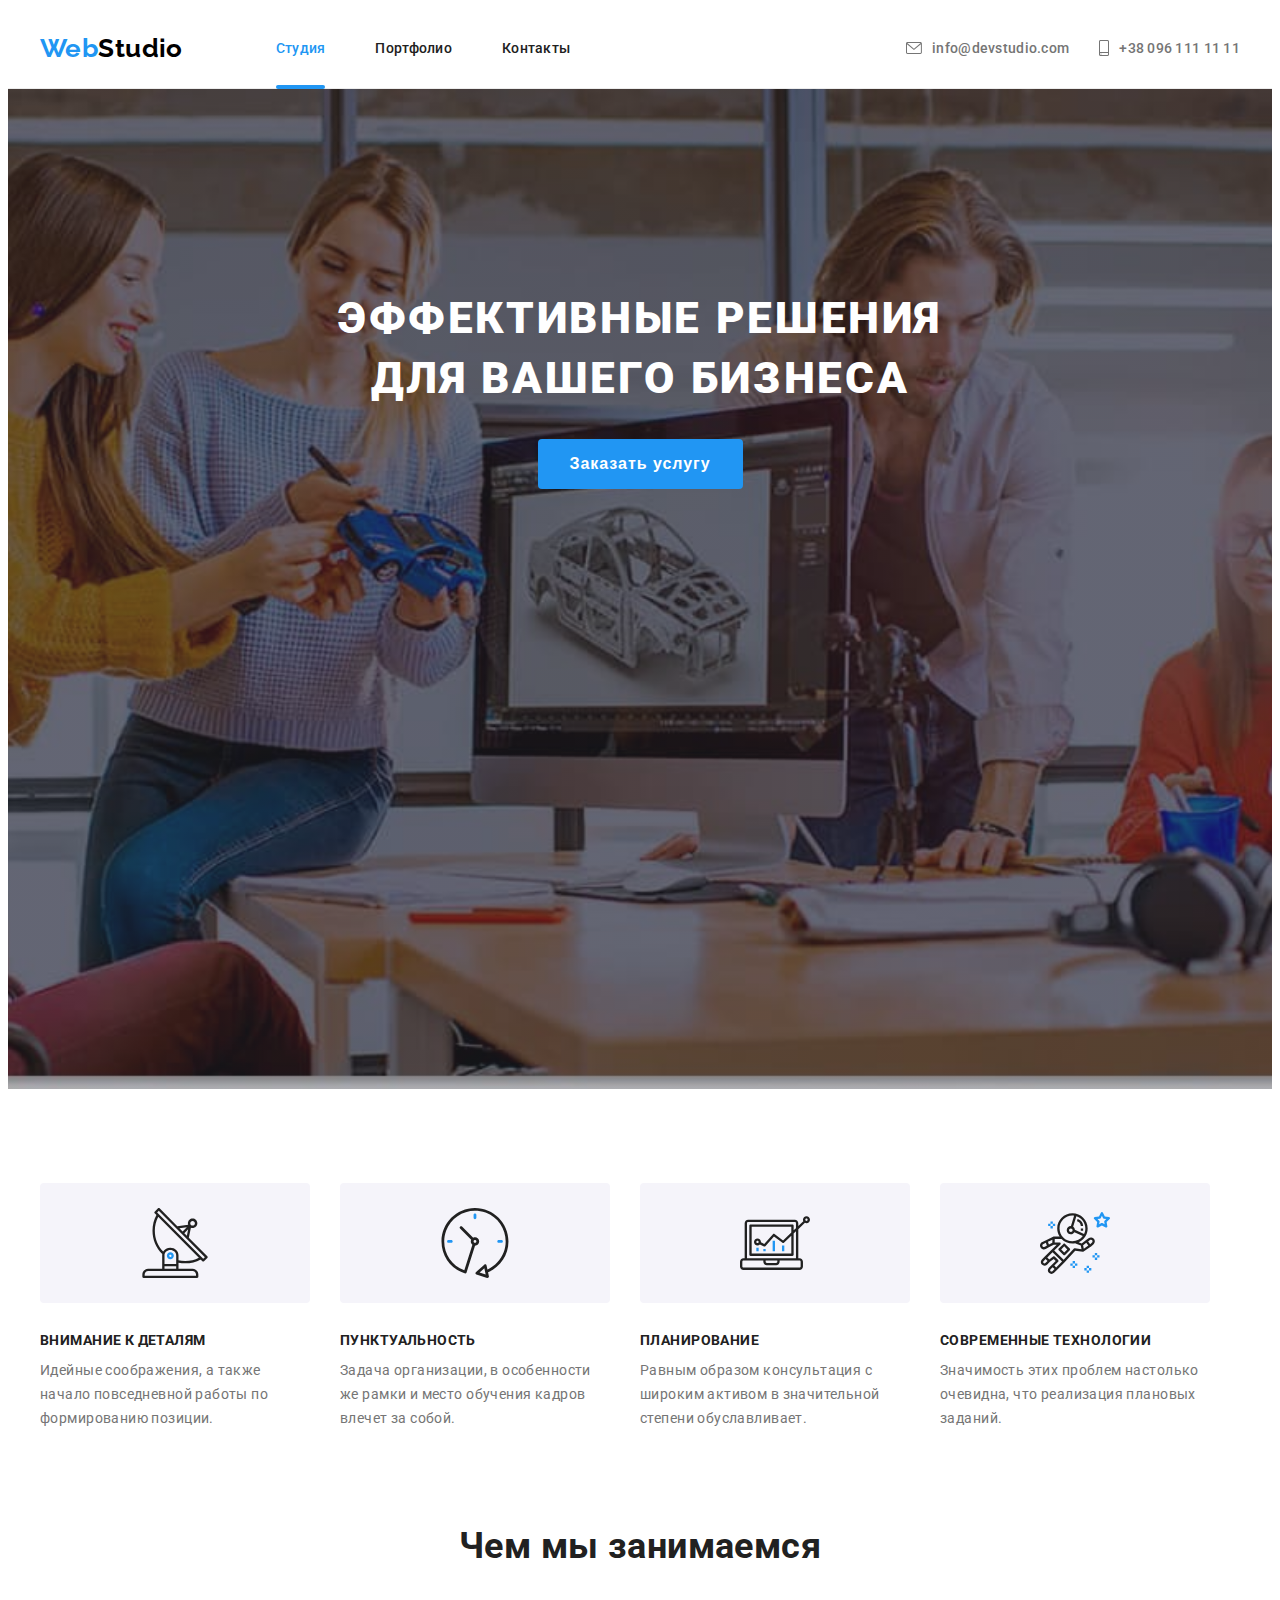
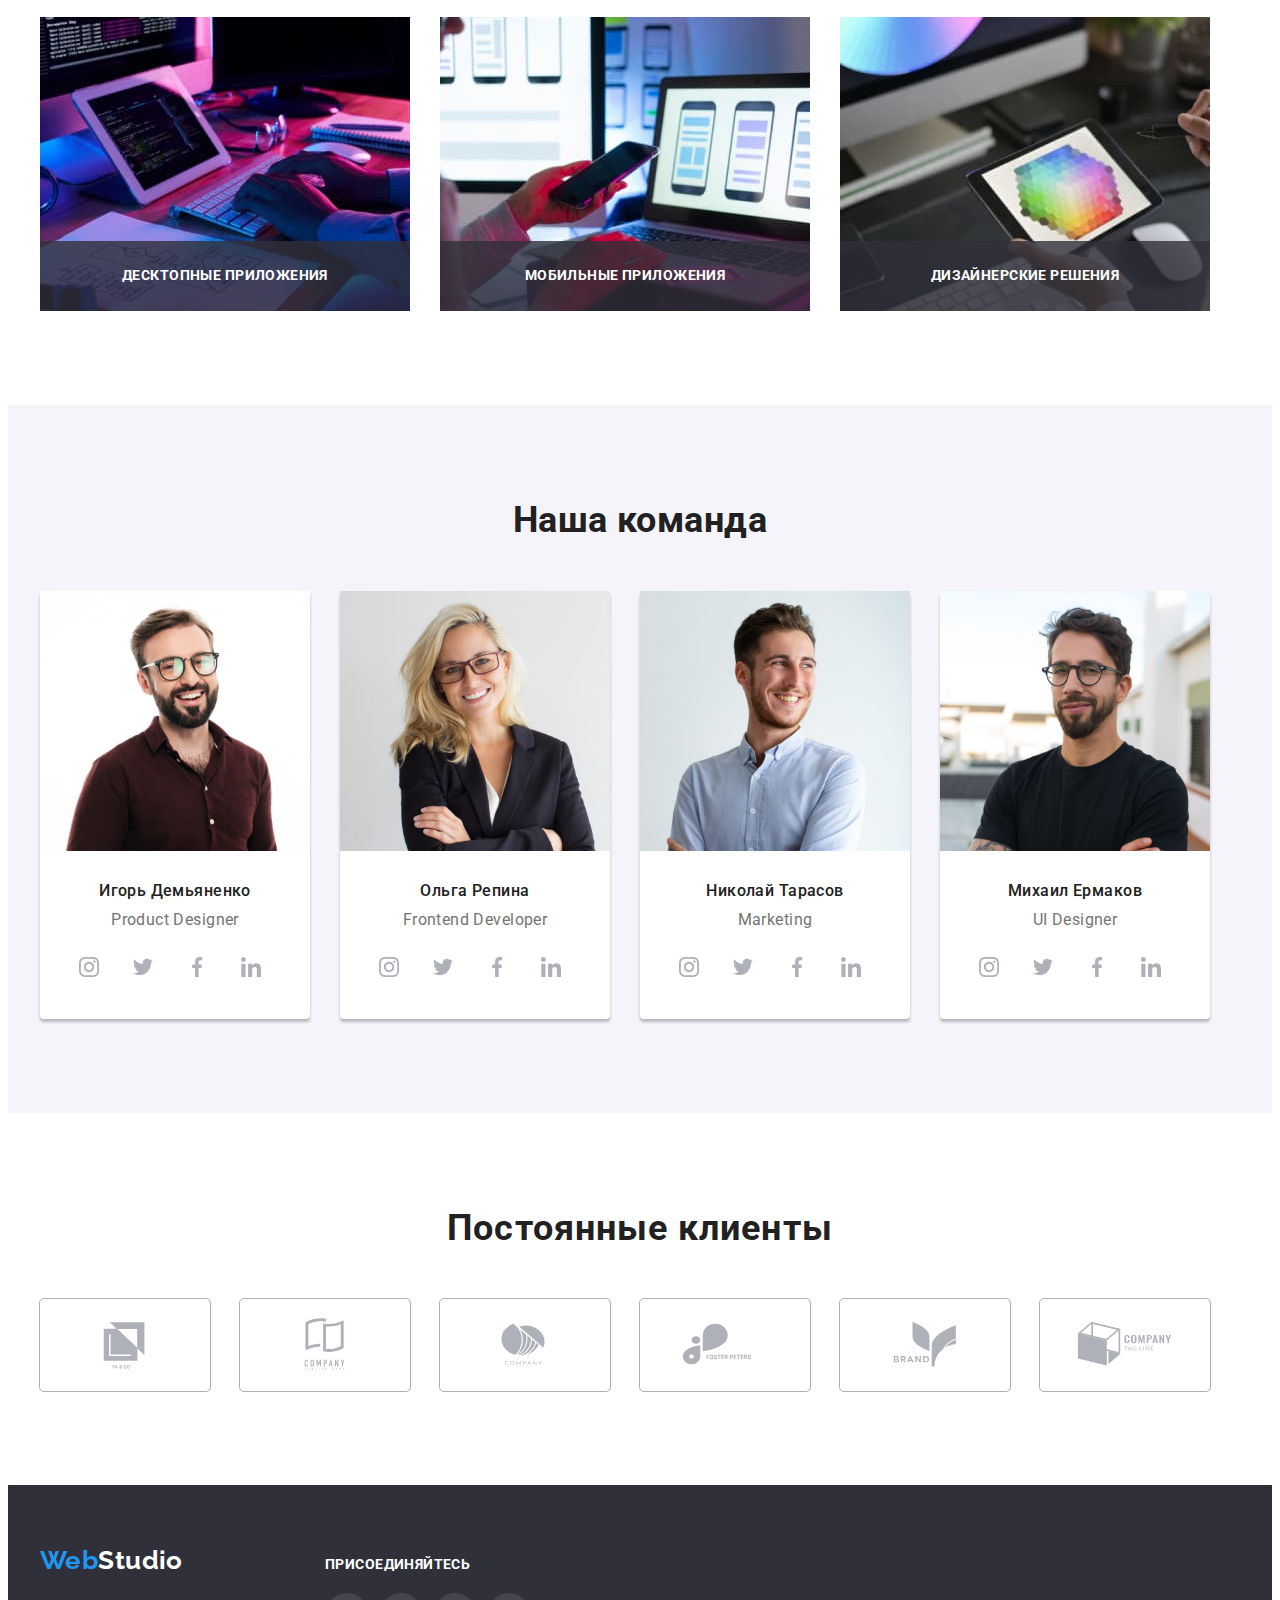
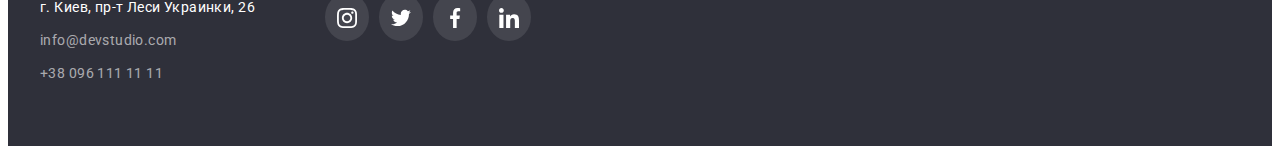
==== index.html @ 8e20f908 "copied" ====
<!DOCTYPE html>
<html lang="ru">
  <head>
    <meta charset="UTF-8" />
    <meta http-equiv="X-UA-Compatible" content="IE=edge" />
    <meta name="viewport" content="width=device-width, initial-scale=1.0" />
    <link rel="preconnect" href="https://fonts.googleapis.com" />
    <link rel="preconnect" href="https://fonts.gstatic.com" crossorigin />
    <link
      href="https://fonts.googleapis.com/css2?family=Raleway:wght@700&family=Roboto:wght@400;500;700;900&display=swap"
      rel="stylesheet"
    />
    <link
      rel="stylesheet"
      href="https://cdnjs.cloudflare.com/ajax/libs/modern-normalize/1.1.0/modern-normalize.min.css"
      integrity="sha512-wpPYUAdjBVSE4KJnH1VR1HeZfpl1ub8YT/NKx4PuQ5NmX2tKuGu6U/JRp5y+Y8XG2tV+wKQpNHVUX03MfMFn9Q=="
      crossorigin="anonymous"
      referrerpolicy="no-referrer"
    />
    <link rel="stylesheet" href="./styles/styles.css" />
    <title>WebStudio</title>
  </head>
  <body>
    <header class="header">
      <div class="container">
        <nav class="header-nav">
          <a href="./index.html" class="header-logo"><span class="logo-web">Web</span>Studio</a>
          <ul class="list header-list">
            <li class="header-item">
              <a href="./index.html" class="link header-link current">Студия</a>
            </li>
            <li class="header-item">
              <a href="./portfolio.html" class="link header-link">Портфолио</a>
            </li>
            <li class="header-item"><a href="" class="link header-link">Контакты</a></li>
          </ul>
        </nav>
        <ul class="list header-contacts">
          <li class="header-item">
            <a href="mailto:info@devstudio.com" class="header-link mail link">
              <svg class="header-icon envelope" width="16" height="12">
                <use href="./images/symbol-defs.svg#icon-envelope-1"></use>
              </svg>
              info@devstudio.com</a
            >
          </li>
          <li class="header-item">
            <a href="tel:+380961111111" class="header-link link tel">
              <svg class="header-icon smartphone" width="10" height="16">
                <use href="./images/symbol-defs.svg#icon-smartphone-1"></use></svg
              >+38 096 111 11 11</a
            >
          </li>
        </ul>
      </div>
    </header>

    <main>
      <!--Шапка-->
      <section class="hero section">
        <div class="container hero-cont">
          <h1 class="hero-title">Эффективные решения для вашего бизнеса</h1>
          <button type="button" class="hero-btn" data-modal-open>Заказать услугу</button>
        </div>
      </section>

      <!--Особенности-->
      <section class="excell section">
        <div class="container">
          <h2 class="visually-hidden">Особенности</h2>
          <ul class="excell-list list">
            <li class="excell-list-box">
              <div class="excell-box">
                <svg class="excell-svg">
                  <use href="./images/symbol-defs.svg#icon-antenna-1-1"></use>
                </svg>
              </div>
              <h3 class="excell-sub-title">Внимание к деталям</h3>
              <p class="excell-text">
                Идейные соображения, а также начало повседневной работы по формированию позиции.
              </p>
            </li>
            <li class="excell-list-box">
              <div class="excell-box">
                <svg class="excell-svg">
                  <use href="./images/symbol-defs.svg#icon-clock-1-1"></use>
                </svg>
              </div>
              <h3 class="excell-sub-title">Пунктуальность</h3>
              <p class="excell-text">
                Задача организации, в особенности же рамки и место обучения кадров влечет за собой.
              </p>
            </li>
            <li class="excell-list-box">
              <div class="excell-box">
                <svg class="excell-svg">
                  <use href="./images/symbol-defs.svg#icon-diagram-1-1"></use>
                </svg>
              </div>
              <h3 class="excell-sub-title">Планирование</h3>
              <p class="excell-text">
                Равным образом консультация с широким активом в значительной степени обуславливает.
              </p>
            </li>
            <li class="excell-list-box">
              <div class="excell-box">
                <svg class="excell-svg">
                  <use href="./images/symbol-defs.svg#icon-astronaut-1-1"></use>
                </svg>
              </div>
              <h3 class="excell-sub-title">Современные технологии</h3>
              <p class="excell-text">
                Значимость этих проблем настолько очевидна, что реализация плановых заданий.
              </p>
            </li>
          </ul>
        </div>
      </section>

      <!--Чем мы занимаемся-->
      <section class="about section">
        <div class="container">
          <h2 class="about-title">Чем мы занимаемся</h2>
          <ul class="list about-list">
            <li class="about-imgs">
              <img class="about-img" src="./images/box1.jpg" alt="Картинка 1" width="370" />
              <div class="about-img-box">
                <h3 class="about-img-text">Десктопные приложения</h3>
              </div>
            </li>
            <li class="about-imgs">
              <img class="about-img" src="./images/box2.jpg" alt="Картинка 2" width="370" />
              <div class="about-img-box">
                <h3 class="about-img-text">Мобильные приложения</h3>
              </div>
            </li>
            <li class="about-imgs">
              <img class="about-img" src="./images/box3.jpg" alt="Картинка 3" width="370" />
              <div class="about-img-box">
                <h3 class="about-img-text">Дизайнерские решения</h3>
              </div>
            </li>
          </ul>
        </div>
      </section>

      <!--Наша команда-->
      <section class="team section">
        <div class="container">
          <h2 class="team-title">Наша команда</h2>
          <ul class="team-list list">
            <li class="team-card">
              <img
                src="./images/team_member1.jpg"
                alt="Фото Игорь Демьяненко"
                class="team-img"
                width="270"
              />
              <h3 class="team-name">Игорь Демьяненко</h3>
              <p class="team-prof">Product Designer</p>
              <ul class="team-social-list">
                <li class="team-social-item">
                  <a href="" class="team-social-link">
                    <svg class="team-social-icon" width="20" height="20">
                      <use href="./images/symbol-defs.svg#icon-instagram"></use>
                    </svg>
                  </a>
                </li>
                <li class="team-social-item">
                  <a href="" class="team-social-link">
                    <svg class="team-social-icon" width="20" height="20">
                      <use href="./images/symbol-defs.svg#icon-twitter"></use>
                    </svg>
                  </a>
                </li>
                <li class="team-social-item">
                  <a href="" class="team-social-link">
                    <svg class="team-social-icon" width="20" height="20">
                      <use href="./images/symbol-defs.svg#icon-facebook"></use>
                    </svg>
                  </a>
                </li>
                <li class="team-social-item">
                  <a href="" class="team-social-link">
                    <svg class="team-social-icon" width="20" height="20">
                      <use href="./images/symbol-defs.svg#icon-linkedin"></use>
                    </svg>
                  </a>
                </li>
              </ul>
            </li>
            <li class="team-card">
              <img
                src="./images/team_member2.jpg"
                alt="Фото Ольга Репина"
                class="team-img"
                width="270"
              />
              <h3 class="team-name">Ольга Репина</h3>
              <p class="team-prof">Frontend Developer</p>
              <ul class="team-social-list">
                <li class="team-social-item">
                  <a href="" class="team-social-link">
                    <svg class="team-social-icon" width="20" height="20">
                      <use href="./images/symbol-defs.svg#icon-instagram"></use>
                    </svg>
                  </a>
                </li>
                <li class="team-social-item">
                  <a href="" class="team-social-link">
                    <svg class="team-social-icon" width="20" height="20">
                      <use href="./images/symbol-defs.svg#icon-twitter"></use>
                    </svg>
                  </a>
                </li>
                <li class="team-social-item">
                  <a href="" class="team-social-link">
                    <svg class="team-social-icon" width="20" height="20">
                      <use href="./images/symbol-defs.svg#icon-facebook"></use>
                    </svg>
                  </a>
                </li>
                <li class="team-social-item">
                  <a href="" class="team-social-link">
                    <svg class="team-social-icon" width="20" height="20">
                      <use href="./images/symbol-defs.svg#icon-linkedin"></use>
                    </svg>
                  </a>
                </li>
              </ul>
            </li>
            <li class="team-card">
              <img
                src="./images/team_member3.jpg"
                alt="Фото Николай Тарасов"
                class="team-img"
                width="270"
              />
              <h3 class="team-name">Николай Тарасов</h3>
              <p class="team-prof">Marketing</p>
              <ul class="team-social-list">
                <li class="team-social-item">
                  <a href="" class="team-social-link">
                    <svg class="team-social-icon" width="20" height="20">
                      <use href="./images/symbol-defs.svg#icon-instagram"></use>
                    </svg>
                  </a>
                </li>
                <li class="team-social-item">
                  <a href="" class="team-social-link">
                    <svg class="team-social-icon" width="20" height="20">
                      <use href="./images/symbol-defs.svg#icon-twitter"></use>
                    </svg>
                  </a>
                </li>
                <li class="team-social-item">
                  <a href="" class="team-social-link">
                    <svg class="team-social-icon" width="20" height="20">
                      <use href="./images/symbol-defs.svg#icon-facebook"></use>
                    </svg>
                  </a>
                </li>
                <li class="team-social-item">
                  <a href="" class="team-social-link">
                    <svg class="team-social-icon" width="20" height="20">
                      <use href="./images/symbol-defs.svg#icon-linkedin"></use>
                    </svg>
                  </a>
                </li>
              </ul>
            </li>
            <li class="team-card">
              <img
                src="./images/team_member4.jpg"
                alt="Фото Михаил Ермаков"
                class="team-img"
                width="270"
              />
              <h3 class="team-name">Михаил Ермаков</h3>
              <p class="team-prof">UI Designer</p>
              <ul class="team-social-list">
                <li class="team-social-item">
                  <a href="" class="team-social-link">
                    <svg class="team-social-icon" width="20" height="20">
                      <use href="./images/symbol-defs.svg#icon-instagram"></use>
                    </svg>
                  </a>
                </li>
                <li class="team-social-item">
                  <a href="" class="team-social-link">
                    <svg class="team-social-icon" width="20" height="20">
                      <use href="./images/symbol-defs.svg#icon-twitter"></use>
                    </svg>
                  </a>
                </li>
                <li class="team-social-item">
                  <a href="" class="team-social-link">
                    <svg class="team-social-icon" width="20" height="20">
                      <use href="./images/symbol-defs.svg#icon-facebook"></use>
                    </svg>
                  </a>
                </li>
                <li class="team-social-item">
                  <a href="" class="team-social-link">
                    <svg class="team-social-icon" width="20" height="20">
                      <use href="./images/symbol-defs.svg#icon-linkedin"></use>
                    </svg>
                  </a>
                </li>
              </ul>
            </li>
          </ul>
        </div>
      </section>
      <section class="clients section">
        <div class="container">
          <h2 class="clients-title">Постоянные клиенты</h2>
          <div>
            <ul class="clients-list list">
              <li class="clients-svg-box">
                <a href="" class="clients-link">
                  <svg class="client-logo" width="106" height="60">
                    <use href="./images/symbol-defs.svg#icon-client1-1"></use>
                  </svg>
                </a>
              </li>
              <li class="clients-svg-box">
                <a href="" class="clients-link">
                  <svg class="client-logo" width="106" height="60">
                    <use href="./images/symbol-defs.svg#icon-client2-1"></use>
                  </svg>
                </a>
              </li>
              <li class="clients-svg-box">
                <a href="" class="clients-link">
                  <svg class="client-logo" width="106" height="60">
                    <use href="./images/symbol-defs.svg#icon-client3-1"></use>
                  </svg>
                </a>
              </li>
              <li class="clients-svg-box">
                <a href="" class="clients-link">
                  <svg class="client-logo" width="106" height="60">
                    <use href="./images/symbol-defs.svg#icon-client4-1"></use>
                  </svg>
                </a>
              </li>
              <li class="clients-svg-box">
                <a href="" class="clients-link">
                  <svg class="client-logo" width="106" height="60">
                    <use href="./images/symbol-defs.svg#icon-client5-1"></use>
                  </svg>
                </a>
              </li>
              <li class="clients-svg-box">
                <a href="" class="clients-link">
                  <svg class="client-logo" width="106" height="60">
                    <use href="./images/symbol-defs.svg#icon-client6-1"></use>
                  </svg>
                </a>
              </li>
            </ul>
          </div>
        </div>
      </section>
    </main>

    <footer class="footer">
      <div class="container footer-cont">
        <div>
          <a href="./index.html" class="footer-logo"><span class="logo-web">Web</span>Studio</a>
          <address class="address">
            <ul class="list">
              <li class="location">г. Киев, пр-т Леси Украинки, 26</li>
              <li>
                <a href="mailto:info@devstudio.com" class="footer-link link">info@devstudio.com</a>
              </li>
              <li><a href="tel:+380961111111" class="footer-link link">+38 096 111 11 11</a></li>
            </ul>
          </address>
        </div>
        <div class="footer-social-box">
          <p class="footer-social-text">присоединяйтесь</p>
          <div>
            <ul class="footer-social-list">
              <li class="footer-social-item">
                <a href="" class="footer-social-link">
                  <svg class="footer-social-icon" width="20" height="20">
                    <use href="./images/symbol-defs.svg#icon-instagram"></use>
                  </svg>
                </a>
              </li>
              <li class="footer-social-item">
                <a href="" class="footer-social-link">
                  <svg class="footer-social-icon" width="20" height="20">
                    <use href="./images/symbol-defs.svg#icon-twitter"></use>
                  </svg>
                </a>
              </li>
              <li class="footer-social-item">
                <a href="" class="footer-social-link">
                  <svg class="footer-social-icon" width="20" height="20">
                    <use href="./images/symbol-defs.svg#icon-facebook"></use>
                  </svg>
                </a>
              </li>
              <li class="footer-social-item">
                <a href="" class="footer-social-link">
                  <svg class="footer-social-icon" width="20" height="20">
                    <use href="./images/symbol-defs.svg#icon-linkedin"></use>
                  </svg>
                </a>
              </li>
            </ul>
          </div>
        </div>
      </div>
    </footer>
    <div class="backdrop is-hidden" data-modal>
      <div class="modal">
        <button type="button" class="close-btn" data-modal-close>
          <svg width="18" height="18">
            <use href="./images/symbol-defs.svg#icon-close-icon"></use>
          </svg>
        </button>
      </div>
    </div>
    <script src="./js/modal.js"></script>
  </body>
</html>
---- styles/styles.css ----
:root {
  --main-text-color: #212121;
  --secondary-text-color: #757575;
  --accent-color: #2196f3;
  --white-text-color: #ffffff;
  --black-color: #000000;
  --white-color: #ffffff;
  --section-grey-color: #f5f4fa;
  --footer-color: #2f303a;
  --svg-color: #afb1b8;
  --timing-function: cubic-bezier(0.4, 0, 0.2, 1);
}

p,
h1,
h2,
h3,
h4,
h5,
h6 {
  margin: 0;
}

ul,
ol {
  margin: 0;
  padding: 0;
  list-style: none;
}

button {
  cursor: pointer;
}

img {
  display: block;
}

body {
  font-family: 'Roboto', sans-serif;
  letter-spacing: 0.03em;
  font-size: 14px;
  background-color: var(--white-color);
  color: var(--main-text-color);
}

.container {
  width: 1200px;
  margin: 0 auto;
  padding-left: 15px;
  padding-right: 15px;
  /* outline: 1px solid red; */
}

.header-logo,
.footer-logo {
  text-decoration: none;
}

.link {
  text-decoration: none;
}

.link:hover,
.link:focus {
  color: var(--accent-color);
}

.section {
  padding: 94px 0;
}

address {
  font-style: normal;
}

.visually-hidden {
  position: absolute;
  white-space: nowrap;
  width: 1px;
  height: 1px;
  overflow: hidden;
  border: 0;
  padding: 0;
  clip: rect(0 0 0 0);
  clip-path: inset(50%);
  margin: -1px;
}

/* --------------------------------header------------------------------- */

.header {
  border-bottom: 1px solid #ececec;
}

.header .container {
  display: flex;
}

.header-nav {
  display: flex;
  align-items: center;
}

.header-list {
  display: flex;
}

.header-nav .header-item + .header-item {
  margin-left: 50px;
}

.header-contacts {
  display: flex;
  margin-left: auto;
}

.header-nav .link {
  display: block;
  padding: 32px 0;
}

.tel {
  margin-left: 30px;
}

.header-link {
  display: flex;
  align-items: center;
  font-weight: 500;
  line-height: 16px;
  letter-spacing: 0.02em;
  color: var(--main-text-color);
  display: block;
  padding: 32px 0;
  position: relative;
  transition: color 250ms var(--timing-function);
}

.header-link.current:after {
  content: '';
  position: absolute;
  width: 100%;
  height: 4px;
  background-color: var(--accent-color);
  border-radius: 2px;
  left: 0;
  bottom: 0;
  margin-bottom: -1px;
}

/* 
.tel::after {
  width: 10px;
  height: 16px;
  background-image: url(../images/symbol-defs.svg#icon-twitter);
} */

.current {
  color: var(--accent-color);
}

.header-logo {
  font-family: 'Raleway', sans-serif;
  font-style: normal;
  font-weight: 700;
  font-size: 26px;
  line-height: 1.19;
  color: var(--black-color);
  margin-right: 93px;
}

.header-icon {
  margin-right: 10px;
  fill: currentColor;
}

.tel,
.mail {
  display: flex;
  align-items: center;
}

.tel:hover .smartphone,
.tel:focus .smartphone {
  fill: var(--accent-color);
}

.mail:hover .envelope,
.mail:focus .envelope {
  fill: var(--accent-color);
}

.logo-web {
  color: var(--accent-color);
}

.mail,
.tel {
  color: var(--secondary-text-color);
}

/* --------------------------------hero------------------------------- */

.hero {
  background-color: #c4c4c4;
  padding: 200px 0;
  text-align: center;
  max-width: 1600px;
  height: 600px;
  margin: 0 auto;
  background-image: linear-gradient(rgba(47, 48, 58, 0.4), rgba(47, 48, 58, 0.4)),
    url(../images/hero-bg.jpg);
  background-repeat: no-repeat;
  background-position: center;
  background-size: cover;
}

.hero-cont {
  justify-content: center;
}

.hero-title {
  font-weight: 900;
  font-size: 44px;
  line-height: 1.36;
  letter-spacing: 0.06em;
  text-transform: uppercase;
  color: var(--white-text-color);
  width: 696px;
  height: 120px;
  margin: auto;
}

.hero-btn {
  font-weight: 700;
  font-size: 16px;
  line-height: 1.87;
  letter-spacing: 0.06em;
  color: var(--white-text-color);
  background-color: var(--accent-color);
  padding: 10px 32px;
  border: none;
  border-radius: 4px;
  margin-top: 30px;
  transition: background-color 250ms var(--timing-function);
}

.hero-btn:hover,
.hero-btn:focus {
  background-color: #188ce8;
}

/* --------------------------------excell------------------------------- */

.excell-box {
  display: flex;
  width: 270px;
  height: 120px;
  justify-content: center;
  align-items: center;
  background-color: #f5f4fa;
  border-radius: 4px;
}

.excell-svg {
  width: 70px;
  height: 70px;
}

.excell-list {
  display: flex;
}

.excell-list-box {
  max-width: 270px;
}

.excell-list-box:not(:last-child) {
  margin-right: 30px;
}

.excell-sub-title {
  font-size: 14px;
  font-weight: 700;
  line-height: 1.14;
  text-transform: uppercase;
  margin-bottom: 10px;
  margin-top: 30px;
}

.excell-text {
  line-height: 1.71;
  letter-spacing: 0.03em;
  color: var(--secondary-text-color);
}

/* --------------------------------about------------------------------- */

.about {
  padding-top: 0;
}

.about-title {
  font-weight: 700;
  font-size: 36px;
  line-height: 1.17;
  text-align: center;
  margin-bottom: 50px;
}

.about-list {
  display: flex;
  margin-left: -30px;
}
.about-imgs {
  margin-left: 30px;
  position: relative;
}

.about-img-text {
  font-weight: 700;
  font-size: 14px;
  line-height: 1.14;
  letter-spacing: 0.03em;
  text-transform: uppercase;
  color: #ffffff;
}

.about-img-box {
  position: absolute;
  bottom: 0;
  width: 100%;
  height: 70px;
  background-color: rgba(47, 48, 58, 0.8);
  display: flex;
  justify-content: center;
  align-items: center;
}

/* --------------------------------team------------------------------- */

.team {
  background-color: var(--section-grey-color);
}

.team-list {
  display: flex;
  margin-left: -30px;
}

.team-card {
  background-color: var(--white-color);
  margin-left: 30px;
  border-radius: 4px;
  box-shadow: 0 3px 3px rgb(0 0 0 / 25%);
}

.team-card:hover {
  box-shadow: 0 5px 5px rgb(0 0 0 / 25%);
}

.team-title {
  font-weight: 700;
  font-size: 36px;
  line-height: 1.17;
  text-align: center;
  margin-bottom: 50px;
}

.team-name {
  font-weight: 500;
  font-size: 16px;
  line-height: 1.19;
  text-align: center;
  margin-top: 30px;
  margin-bottom: 10px;
}

.team-prof {
  font-size: 16px;
  line-height: 1.19;
  text-align: center;
  color: var(--secondary-text-color);
  margin-bottom: 16px;
}

.team-social-list {
  display: flex;
  justify-content: center;
  margin-bottom: 30px;
}

.team-social-item {
  width: 44px;
  height: 44px;
  margin-right: 10px;
}

.team-social-link {
  width: 100%;
  height: 100%;
  display: flex;
  justify-content: center;
  align-items: center;
}

.team-social-icon {
  fill: var(--svg-color);
  transition: fill 250ms var(--timing-function);
}

.team-social-link:focus .team-social-icon,
.team-social-link:hover .team-social-icon {
  fill: var(--white-color);
}

.team-social-item:hover,
.team-social-item:focus {
  background-color: var(--accent-color);
  border-radius: 50%;
}

/* --------------------------------clients------------------------------- */

.clients-title {
  font-weight: 700;
  font-size: 36px;
  line-height: 1.17;
  text-align: center;
  letter-spacing: 0.03em;
  color: var(--main-text-color);
  margin-bottom: 50px;
}

.clients-list {
  display: flex;
  max-width: 1170px;
  justify-content: space-between;
}

.clients-svg-box {
  width: 170px;
  height: 92px;
}

.clients-link {
  display: flex;
  justify-content: center;
  align-items: center;
  width: 100%;
  height: 100%;
  outline: 1px solid var(--svg-color);
  border-radius: 4px;
}

.client-logo {
  fill: var(--svg-color);
  transition: fill 250ms var(--timing-function);
}

.clients-link:hover,
.clients-link:focus {
  outline: 1px solid var(--accent-color);
}

.clients-link:hover .client-logo,
.clients-link:focus .client-logo {
  fill: var(--accent-color);
}

/* --------------------------------footer------------------------------- */

.footer {
  background-color: var(--footer-color);
  padding: 60px 0;
}

.footer-cont {
  display: flex;
  align-items: baseline;
}

.footer-logo {
  font-family: 'Raleway', sans-serif;
  font-weight: 700;
  font-size: 26px;
  line-height: 1.19;
  color: var(--white-color);
  display: inline-block;
  margin-bottom: 20px;
}

.footer-social-box {
  margin-left: 70px;
}

.location {
  line-height: 1.71;
  color: var(--white-text-color);
}

.footer-link {
  line-height: 1.71;
  color: rgba(255, 255, 255, 0.6);
  display: block;
  margin-top: 9px;
  transition: color 250ms var(--timing-function);
}

.footer-social-text {
  font-weight: 700;
  font-size: 14px;
  line-height: 1.14;
  letter-spacing: 0.03em;
  text-transform: uppercase;
  color: var(--white-text-color);
  margin-bottom: 20px;
}

.footer-social-list {
  display: flex;
  /* justify-content: center; */
}

.footer-social-item {
  display: flex;
  justify-content: center;
  align-items: center;
  width: 44px;
  height: 44px;
  margin-right: 10px;
  background-color: rgba(255, 255, 255, 0.1);
  border-radius: 50%;
  padding-top: 4px;
  transition: background-color 250ms var(--timing-function);
}

.footer-social-icon {
  fill: var(--white-text-color);
}

.footer-social-item:focus,
.footer-social-item:hover {
  background-color: var(--accent-color);
}

/* --------------------------------portfolio------------------------------- */

.filters-btns {
  display: flex;
  justify-content: center;
}

.portf-btn {
  font-family: inherit;
  font-weight: 500;
  font-size: 16px;
  line-height: 1.62;
  text-align: center;
  color: var(--main-text-color);
  padding: 6px 22px;
  border: none;
  border-radius: 4px;
  margin-right: 8px;
  transition: color 250ms var(--timing-function);
  transition: background-color 250ms var(--timing-function);
}

.portf-btn:hover,
.portf-btn:focus {
  color: var(--white-color);
  background-color: var(--accent-color);
  box-shadow: 0px 3px 1px rgba(0, 0, 0, 0.1), 0px 1px 2px rgba(0, 0, 0, 0.08),
    0px 2px 2px rgba(0, 0, 0, 0.12);
  border-radius: 4px;
}

.projects-title {
  font-weight: 700;
  font-size: 18px;
  line-height: 2;
  letter-spacing: 0.06em;
  margin-bottom: 4px;
  color: var(--main-text-color);
}

.projects-type {
  font-size: 16px;
  line-height: 1.88;
  color: var(--secondary-text-color);
}

.projects-list {
  display: flex;
  flex-wrap: wrap;
  margin-top: 50px;
  margin-left: -30px;
  margin-bottom: -30px;
}

.projects-item {
  width: calc(100% / 3 - 30px);
  margin-left: 30px;
  margin-bottom: 30px;
}

.projects-img-cont {
  position: relative;
  overflow: hidden;
}

.projects-hide-text {
  font-size: 18px;
  line-height: 1.56;
  letter-spacing: 0.03em;
  color: var(--white-color);
  position: absolute;
  top: 0;
  background-color: rgba(33, 150, 243, 0.9);
  height: 100%;
  padding: 63px 24px;
  display: flex;
  text-align: center;
  align-items: center;
  transform: translateY(101%);
  transition: transform 250ms linear;
  transition-timing-function: var(--timing-function);
}

.project-link:hover .projects-hide-text,
.project-link:focus .projects-hide-text {
  transform: translateY(0);
}

.projects-item-text {
  padding: 20px 24px;
  border-bottom: 1px solid #eeeeee;
  border-left: 1px solid #eeeeee;
  border-right: 1px solid #eeeeee;
}

.project-link {
  display: block;
  transition: box-shadow 250ms var(--timing-function);
}

.project-link:hover,
.project-link:focus {
  box-shadow: 0px 4px 4px 0px rgba(0, 0, 0, 0.25);
}

/* -----------------modal-------------- */

.backdrop {
  width: 100vw;
  height: 100vh;
  background-color: rgba(0, 0, 0, 0.2);
  position: fixed;
  top: 0;
  transition: opacity 250ms, visibility 250ms;
  display: flex;
  align-items: center;
  justify-content: center;
}

.modal {
  width: 528px;
  min-height: 581px;
  background-color: rgba(255, 255, 255, 1);
  border-radius: 4px;
  /* position: absolute;
  top: 50%;
  left: 50%; */
  transform: rotate(360deg) scale(1);
  transition: transform 500ms;
}

.backdrop.is-hidden .modal {
  transform: rotate(180deg) scale(0);
}

.close-btn {
  width: 30px;
  height: 30px;
  margin-top: 8px;
  margin-right: 8px;
  margin-left: auto;
  display: flex;
  border: 1px solid #e6e6e6;
  border-radius: 50%;
  background-color: transparent;
  align-items: center;
  transition: transform 250ms;
  transition-timing-function: cubic-bezier(0.4, 0, 0.2, 1);
}

.close-btn:hover,
.close-btn:focus {
  fill: var(--accent-color);
  box-shadow: 0px 3px 1px rgba(0, 0, 0, 0.1), 0px 1px 2px rgba(0, 0, 0, 0.08),
    0px 2px 2px rgba(0, 0, 0, 0.12);
}

.is-hidden {
  visibility: hidden;
  opacity: 0;
  pointer-events: none;
}

.no-scroll {
  overflow: hidden;
}
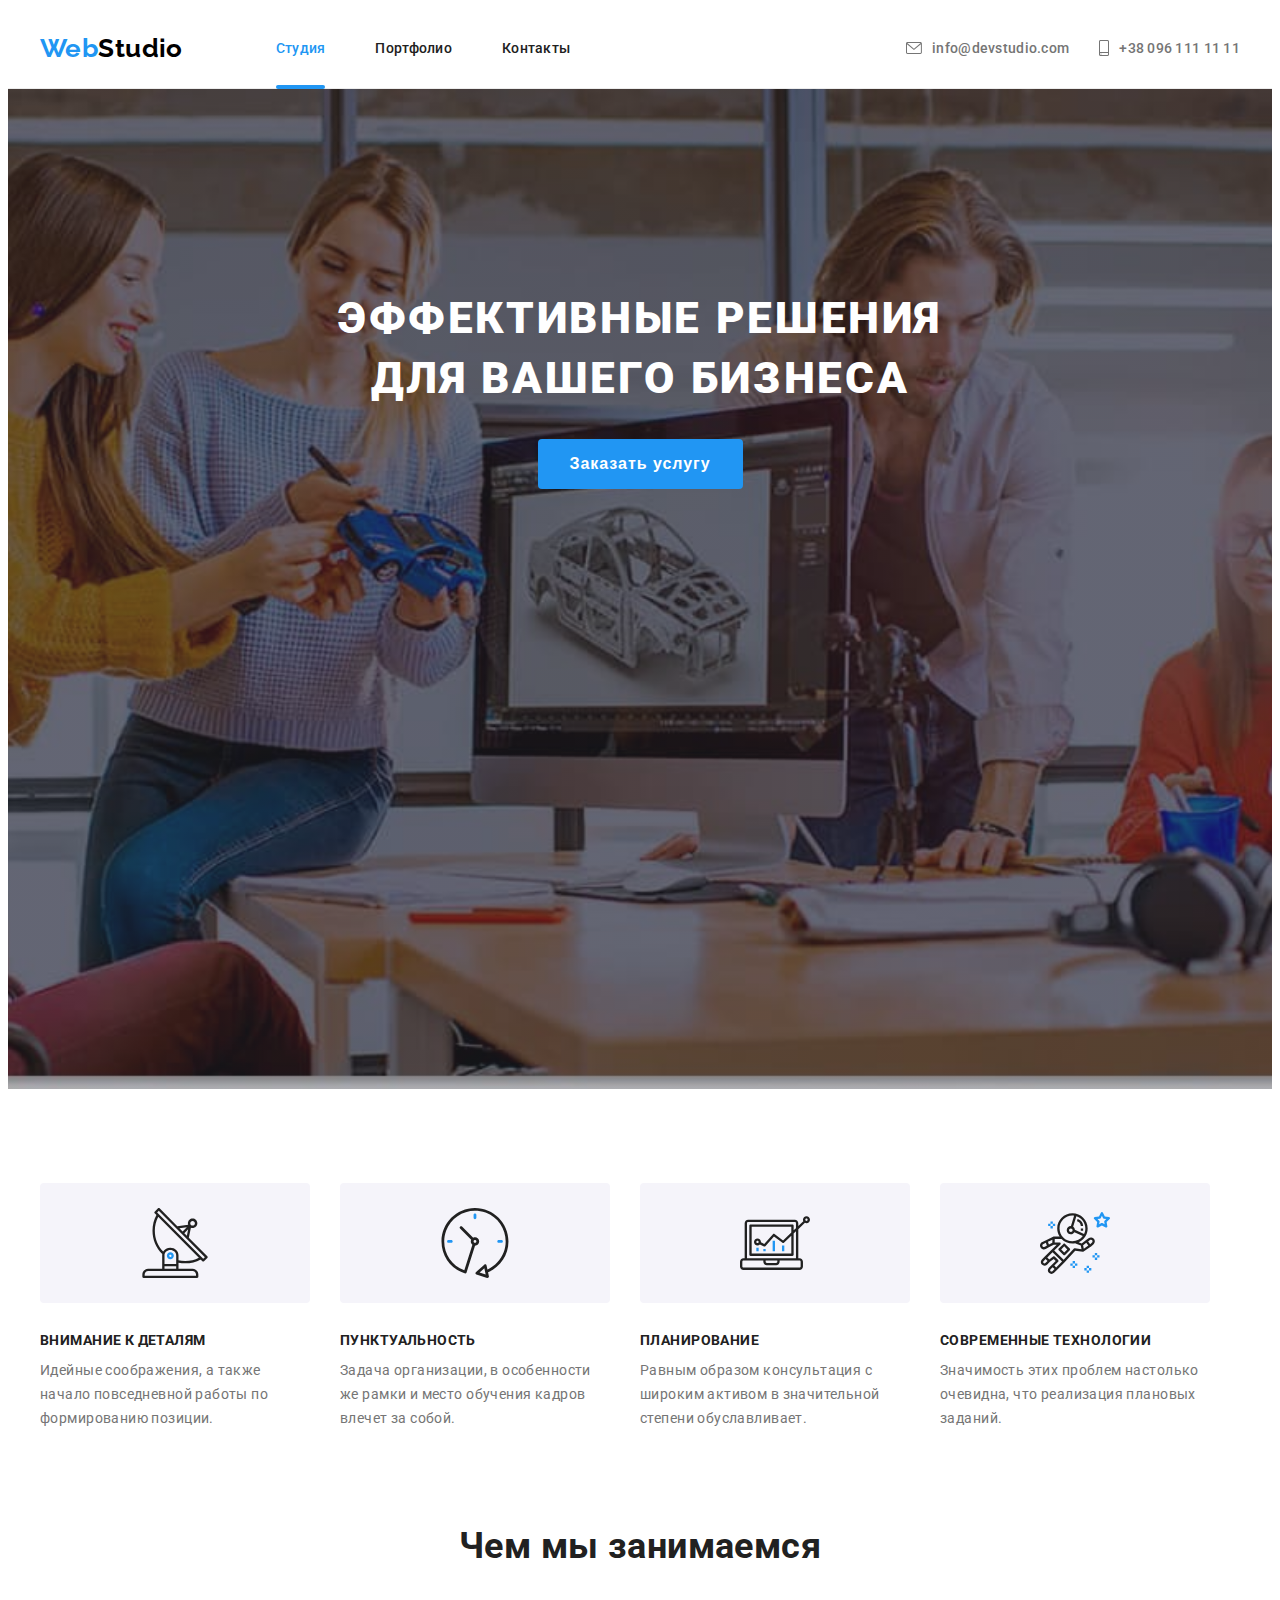
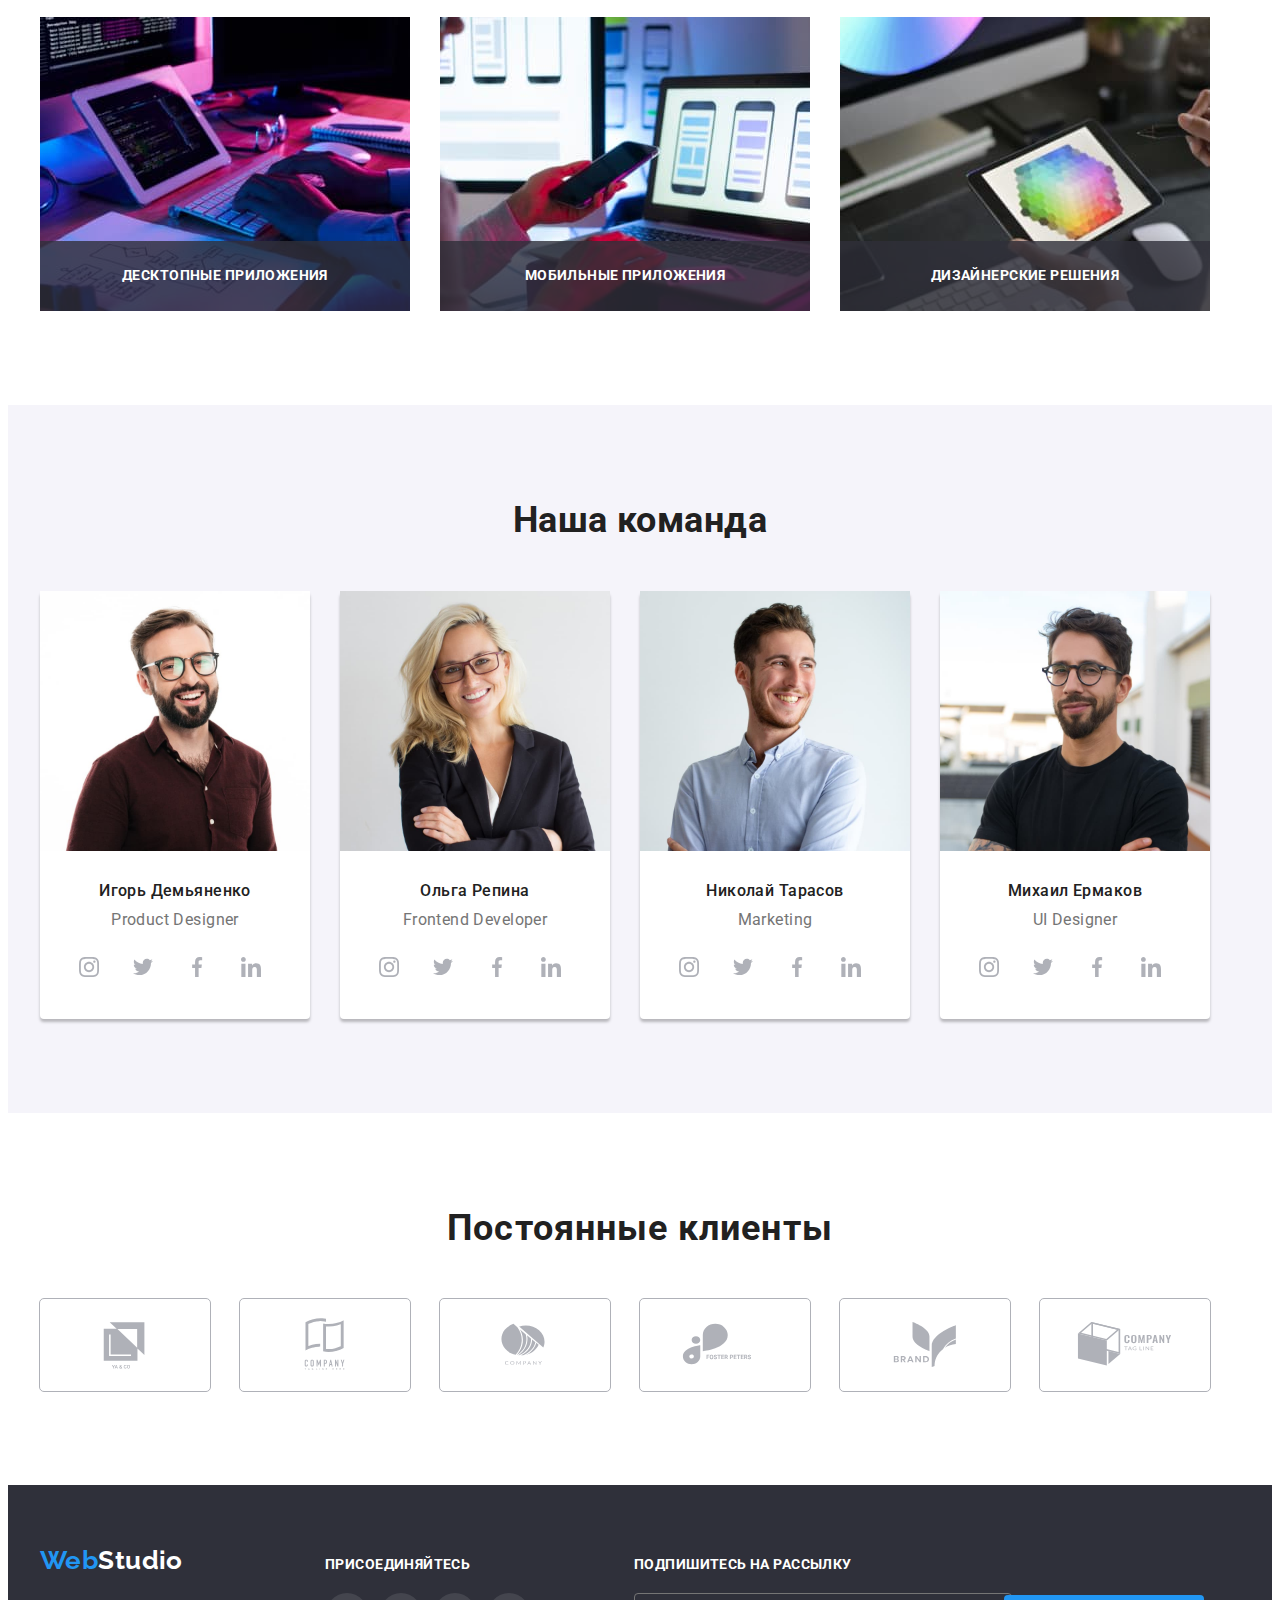
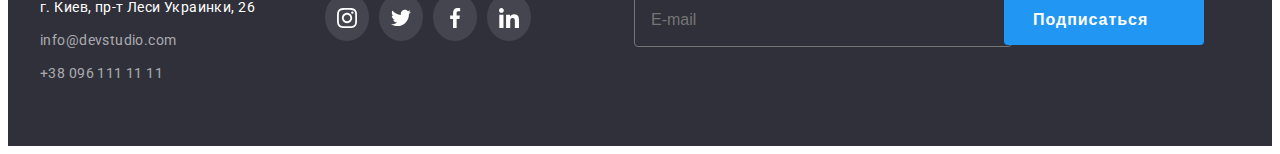
==== commit 84c9e706: "fu**/lovely_icons" ====
--- a/index.html
+++ b/index.html
@@ -414,6 +414,20 @@
             </ul>
           </div>
         </div>
+        <div class="footer-form-cont">
+          <p class="footer-social-text">Подпишитесь на рассылку</p>
+          <form action="" class="footer-form">
+            <input
+              type="email"
+              name="footer-email"
+              id="footer-email"
+              placeholder="E-mail"
+              class="footer-input"
+              valid
+            />
+          </form>
+          <button type="submit" class="btn footer-btn">Подписаться</button>
+        </div>
       </div>
     </footer>
     <div class="backdrop is-hidden" data-modal>
@@ -423,6 +437,61 @@
             <use href="./images/symbol-defs.svg#icon-close-icon"></use>
           </svg>
         </button>
+        <p class="modal-title">Оставьте свои данные, мы вам перезвоним</p>
+        <form>
+          <div class="modal-field">
+            <label for="user-name" class="modal-label">Имя</label>
+            <div class="input-wrap">
+              <input type="text" class="modal-input" name="user-name" id="user-name" required />
+              <svg class="modal-icon" width="18" height="18">
+                <use href="./images/symbol-defs.svg#icon-person-black"></use>
+              </svg>
+            </div>
+          </div>
+          <div class="modal-field">
+            <label for="user-tel" class="modal-label">Телефон</label>
+            <div class="input-wrap">
+              <input type="tel" class="modal-input" name="user-tel" id="user-tel" required />
+              <svg class="modal-icon" width="18" height="18">
+                <use href="./images/symbol-defs.svg#icon-phone-black"></use>
+              </svg>
+            </div>
+          </div>
+          <div class="modal-field">
+            <label for="user-email" class="modal-label">Почта</label>
+            <div class="input-wrap">
+              <input type="email" class="modal-input" name="user-email" id="user-email" required />
+              <svg class="modal-icon" width="18" height="18">
+                <use href="./images/symbol-defs.svg#icon-email-black"></use>
+              </svg>
+            </div>
+          </div>
+          <div class="modal-field">
+            <label for="user-comment" class="modal-label">Комментарий</label
+            ><textarea
+              name="user-comment"
+              id="user-comment"
+              class="modal-comment"
+              placeholder="Введите текст"
+            ></textarea>
+          </div>
+
+          <div class="modal-field">
+            <input
+              type="checkbox"
+              name="privacy"
+              value="true"
+              class="modal-check visually-hidden"
+              id="privacy"
+            />
+            <label for="privacy" class="check-text"
+              >Соглашаюсь с рассылкой и принимаю <span class="modal-span">Условия договора</span></label
+            >
+          </div>
+        </form>
+        <div class="modal-btn-con">
+          <button type="submit" class="modal-btn">Отправить</button>
+        </div>
       </div>
     </div>
     <script src="./js/modal.js"></script>
--- a/styles/styles.css
+++ b/styles/styles.css
@@ -493,6 +493,7 @@
 
 .footer-social-box {
   margin-left: 70px;
+  margin-right: 93px;
 }
 
 .location {
@@ -543,6 +544,52 @@
 .footer-social-item:focus,
 .footer-social-item:hover {
   background-color: var(--accent-color);
+}
+
+.footer-form-cont {
+  position: relative;
+}
+
+.footer-input {
+  background-color: var(--footer-color);
+  width: 358px;
+  height: 50px;
+  border: 1px solid var(--secondary-text-color);
+  border-radius: 4px;
+  padding-left: 16px;
+  color: var(--white-color);
+  font-size: 16px;
+  line-height: 1.25;
+}
+
+.footer-btn {
+  font-weight: 700;
+  font-size: 16px;
+  line-height: 1.87;
+  letter-spacing: 0.06em;
+  color: var(--white-text-color);
+  background-color: var(--accent-color);
+  padding: 10px 62px 10px 29px;
+  width: 200px;
+  border: none;
+  border-radius: 4px;
+  transition: background-color 250ms var(--timing-function);
+  position: absolute;
+  left: 370px;
+  top: 42%;
+}
+
+.footer-btn:hover,
+.footer-btn:focus {
+  background-color: #188ce8;
+}
+
+.footer-btn::after {
+  content: '';
+  background-image: url(../images/icon-send.svg);
+  width: 24px;
+  height: 24px;
+  fill: #000000;
 }
 
 /* --------------------------------portfolio------------------------------- */
@@ -659,9 +706,6 @@
   position: fixed;
   top: 0;
   transition: opacity 250ms, visibility 250ms;
-  display: flex;
-  align-items: center;
-  justify-content: center;
 }
 
 .modal {
@@ -669,10 +713,11 @@
   min-height: 581px;
   background-color: rgba(255, 255, 255, 1);
   border-radius: 4px;
-  /* position: absolute;
+  padding: 40px;
+  position: absolute;
   top: 50%;
-  left: 50%; */
-  transform: rotate(360deg) scale(1);
+  left: 50%;
+  transform: translate(-50%, -50%) rotate(360deg) scale(1);
   transition: transform 500ms;
 }
 
@@ -683,14 +728,16 @@
 .close-btn {
   width: 30px;
   height: 30px;
-  margin-top: 8px;
-  margin-right: 8px;
-  margin-left: auto;
-  display: flex;
-  border: 1px solid #e6e6e6;
+  border: 1px solid #999999;
   border-radius: 50%;
   background-color: transparent;
-  align-items: center;
+  position: absolute;
+  top: 10px;
+  right: 10px;
+  display: flex;
+  align-items: center;
+  justify-content: center;
+  padding: 0;
   transition: transform 250ms;
   transition-timing-function: cubic-bezier(0.4, 0, 0.2, 1);
 }
@@ -698,8 +745,8 @@
 .close-btn:hover,
 .close-btn:focus {
   fill: var(--accent-color);
-  box-shadow: 0px 3px 1px rgba(0, 0, 0, 0.1), 0px 1px 2px rgba(0, 0, 0, 0.08),
-    0px 2px 2px rgba(0, 0, 0, 0.12);
+  /* box-shadow: 0px 3px 1px rgba(0, 0, 0, 0.1), 0px 1px 2px rgba(0, 0, 0, 0.08),
+    0px 2px 2px rgba(0, 0, 0, 0.12); */
 }
 
 .is-hidden {
@@ -711,3 +758,136 @@
 .no-scroll {
   overflow: hidden;
 }
+
+.modal-title {
+  font-weight: 700;
+  font-size: 20px;
+  line-height: 1.15;
+  text-align: center;
+  letter-spacing: 0.03em;
+  color: var(--main-text-color);
+  margin-bottom: 12px;
+}
+
+.modal-field {
+  margin-bottom: 10px;
+}
+
+.input-wrap {
+  position: relative;
+}
+
+.modal-icon {
+  position: absolute;
+  left: 12px;
+  top: 50%;
+  transform: translateY(-50%);
+}
+
+.modal-input {
+  width: 100%;
+  height: 40px;
+  border: 1px solid rgba(33, 33, 33, 0.2);
+  border-radius: 4px;
+  padding-left: 42px;
+  color: var(--main-text-color-);
+  font-size: 16px;
+  line-height: 1.25;
+}
+
+.modal-input:focus {
+  border-color: var(--accent-color);
+  outline: none;
+}
+
+.modal-input:focus + .modal-icon {
+  fill: var(--accent-color);
+}
+
+.modal-label {
+  font-size: 12px;
+  line-height: 1.17;
+  letter-spacing: 0.01em;
+  color: var(--secondary-text-color);
+  margin-bottom: 4px;
+  display: block;
+}
+
+.modal-comment {
+  width: 100%;
+  height: 120px;
+  border: 1px solid rgba(33, 33, 33, 0.2);
+  border-radius: 4px;
+  resize: none;
+  padding: 12px 16px;
+}
+
+.modal-comment:focus {
+  border: 1px solid var(--accent-color);
+  outline: none;
+}
+
+.check-text {
+  font-size: 14px;
+  line-height: 1.71;
+  letter-spacing: 0.03em;
+  color: var(--main-text-color);
+  display: flex;
+  justify-content: center;
+  align-items: center;
+  margin-top: 20px;
+}
+
+.modal-span {
+  font-size: 14px;
+  line-height: 1.71;
+  letter-spacing: 0.03em;
+  text-decoration-line: underline;
+  color: var(--accent-color);
+  padding-left: 1ex;
+}
+
+.modal-check:checked + .check-text::before {
+  background-color: var(--accent-color);
+  border: none;
+  background-image: url(../images/check-mark.svg);
+  background-repeat: no-repeat;
+  background-position: center;
+}
+
+.check-text::before {
+  content: '';
+  width: 16px;
+  height: 15px;
+  border: 2px solid var(--main-text-color);
+  border-radius: 3px;
+  margin-right: 5px;
+}
+
+.modal-check:focus + .check-text::before {
+  border-color: var(--accent-color);
+}
+
+.modal-btn {
+  font-weight: 700;
+  font-size: 16px;
+  line-height: 1.87;
+  letter-spacing: 0.06em;
+  color: var(--white-text-color);
+  background-color: var(--accent-color);
+  padding: 10px 55px;
+  border: none;
+  border-radius: 4px;
+  margin-top: 30px;
+  transition: background-color 250ms var(--timing-function);
+  box-shadow: 0px 3px 1px rgba(0, 0, 0, 0.1), 0px 1px 2px rgba(0, 0, 0, 0.08),
+    0px 2px 2px rgba(0, 0, 0, 0.12);
+  width: 200px;
+  margin-left: 50%;
+  transform: translate(-50%);
+}
+
+.modal-btn:hover,
+.modal-btn:focus {
+  background-color: #188ce8;
+}
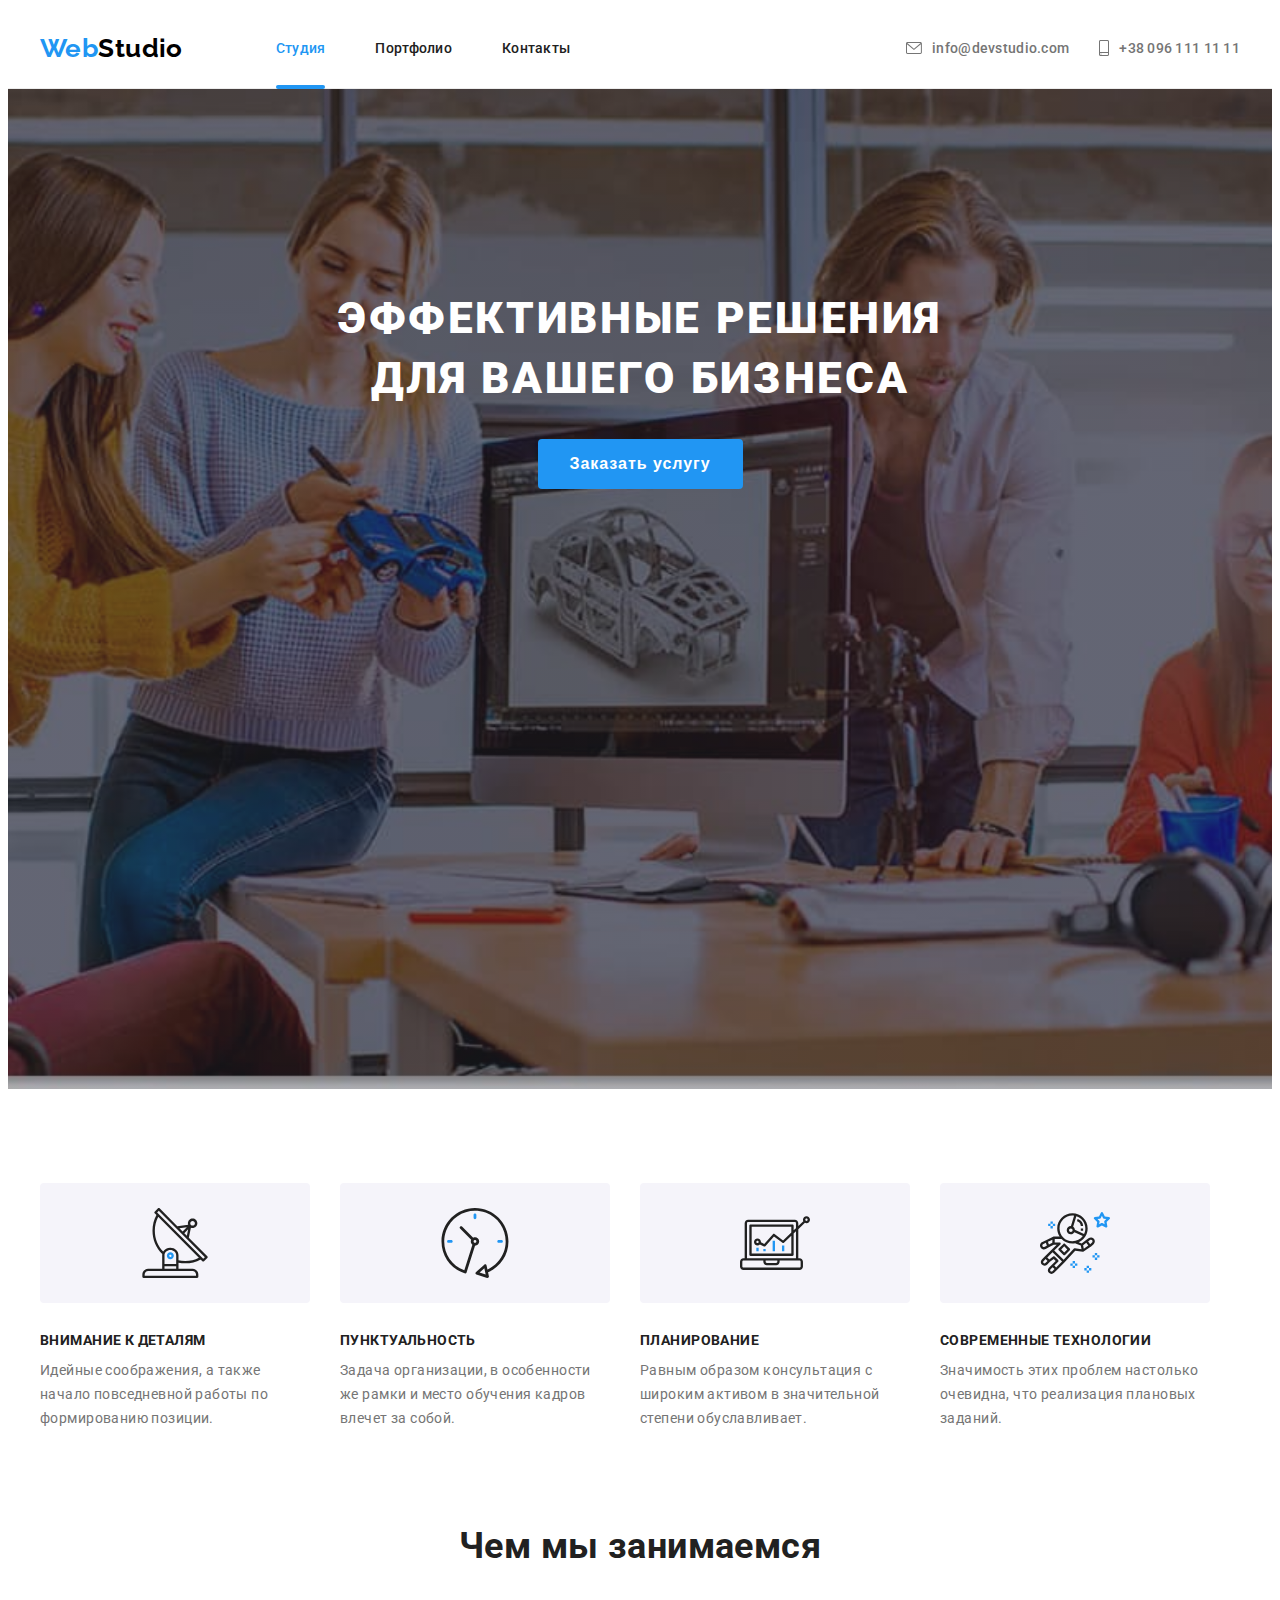
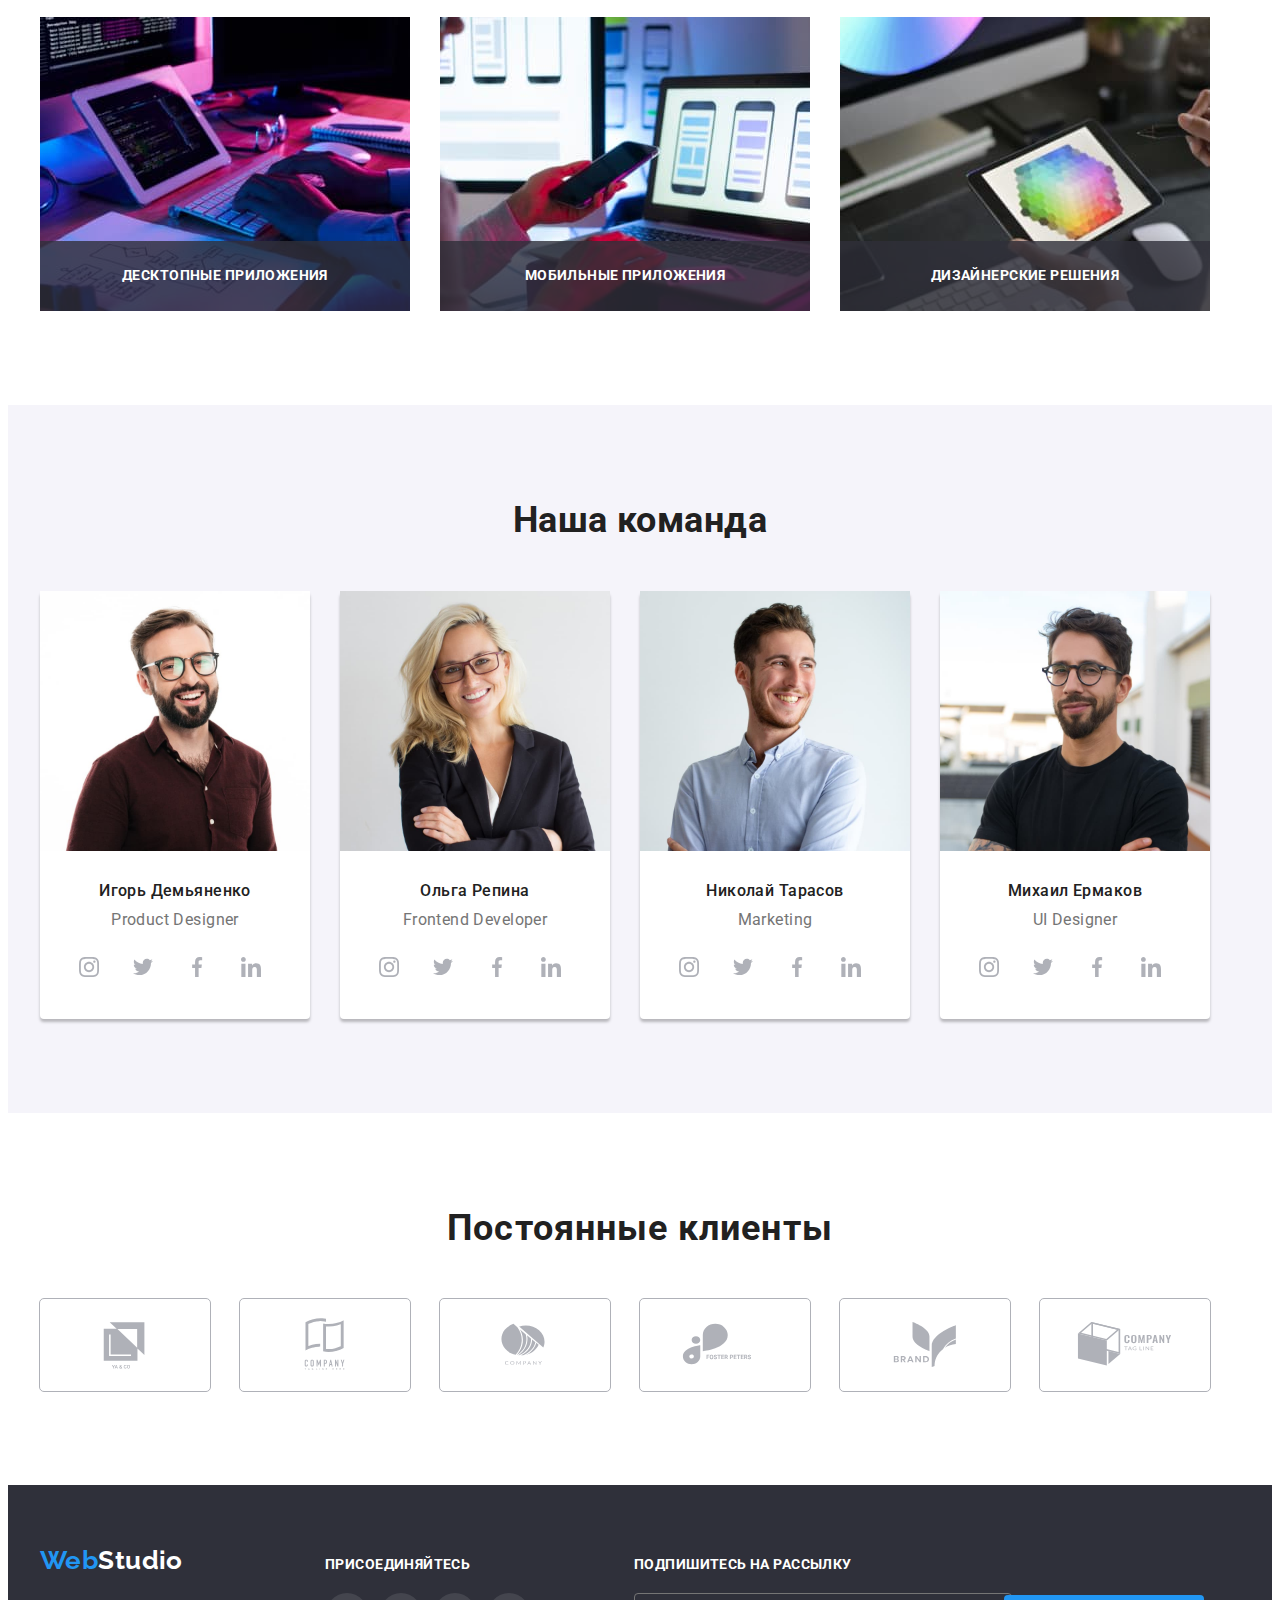
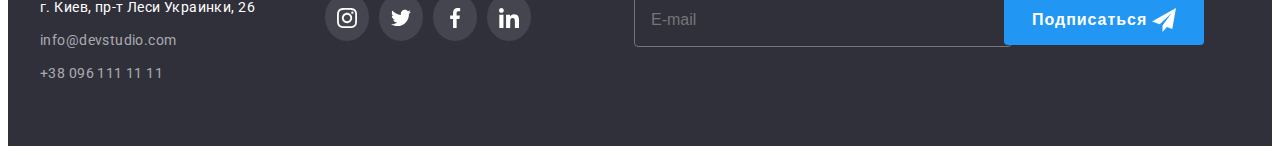
==== commit 3614bf46: "footer-finished" ====
--- a/index.html
+++ b/index.html
@@ -426,10 +426,14 @@
               valid
             />
           </form>
-          <button type="submit" class="btn footer-btn">Подписаться</button>
+          <button type="submit" class="btn footer-btn">Подписаться 
+          <svg class="footer-send-icon" width="24" height="24">
+            <use href="./images/symbol-defs.svg#icon-send"></use></button>
+          </svg>
         </div>
       </div>
     </footer>
+
     <div class="backdrop is-hidden" data-modal>
       <div class="modal">
         <button type="button" class="close-btn" data-modal-close>
@@ -485,7 +489,7 @@
               id="privacy"
             />
             <label for="privacy" class="check-text"
-              >Соглашаюсь с рассылкой и принимаю <span class="modal-span">Условия договора</span></label
+              >Соглашаюсь с рассылкой и принимаю <a href="" class="modal-terms">Условия договора</a></label
             >
           </div>
         </form>
--- a/styles/styles.css
+++ b/styles/styles.css
@@ -569,7 +569,7 @@
   letter-spacing: 0.06em;
   color: var(--white-text-color);
   background-color: var(--accent-color);
-  padding: 10px 62px 10px 29px;
+  padding: 10px 28px;
   width: 200px;
   border: none;
   border-radius: 4px;
@@ -577,6 +577,9 @@
   position: absolute;
   left: 370px;
   top: 42%;
+  display: flex;
+  justify-content: space-between;
+  align-items: center;
 }
 
 .footer-btn:hover,
@@ -584,13 +587,7 @@
   background-color: #188ce8;
 }
 
-.footer-btn::after {
-  content: '';
-  background-image: url(../images/icon-send.svg);
-  width: 24px;
-  height: 24px;
-  fill: #000000;
-}
+
 
 /* --------------------------------portfolio------------------------------- */
 
@@ -838,7 +835,7 @@
   margin-top: 20px;
 }
 
-.modal-span {
+.modal-terms {
   font-size: 14px;
   line-height: 1.71;
   letter-spacing: 0.03em;
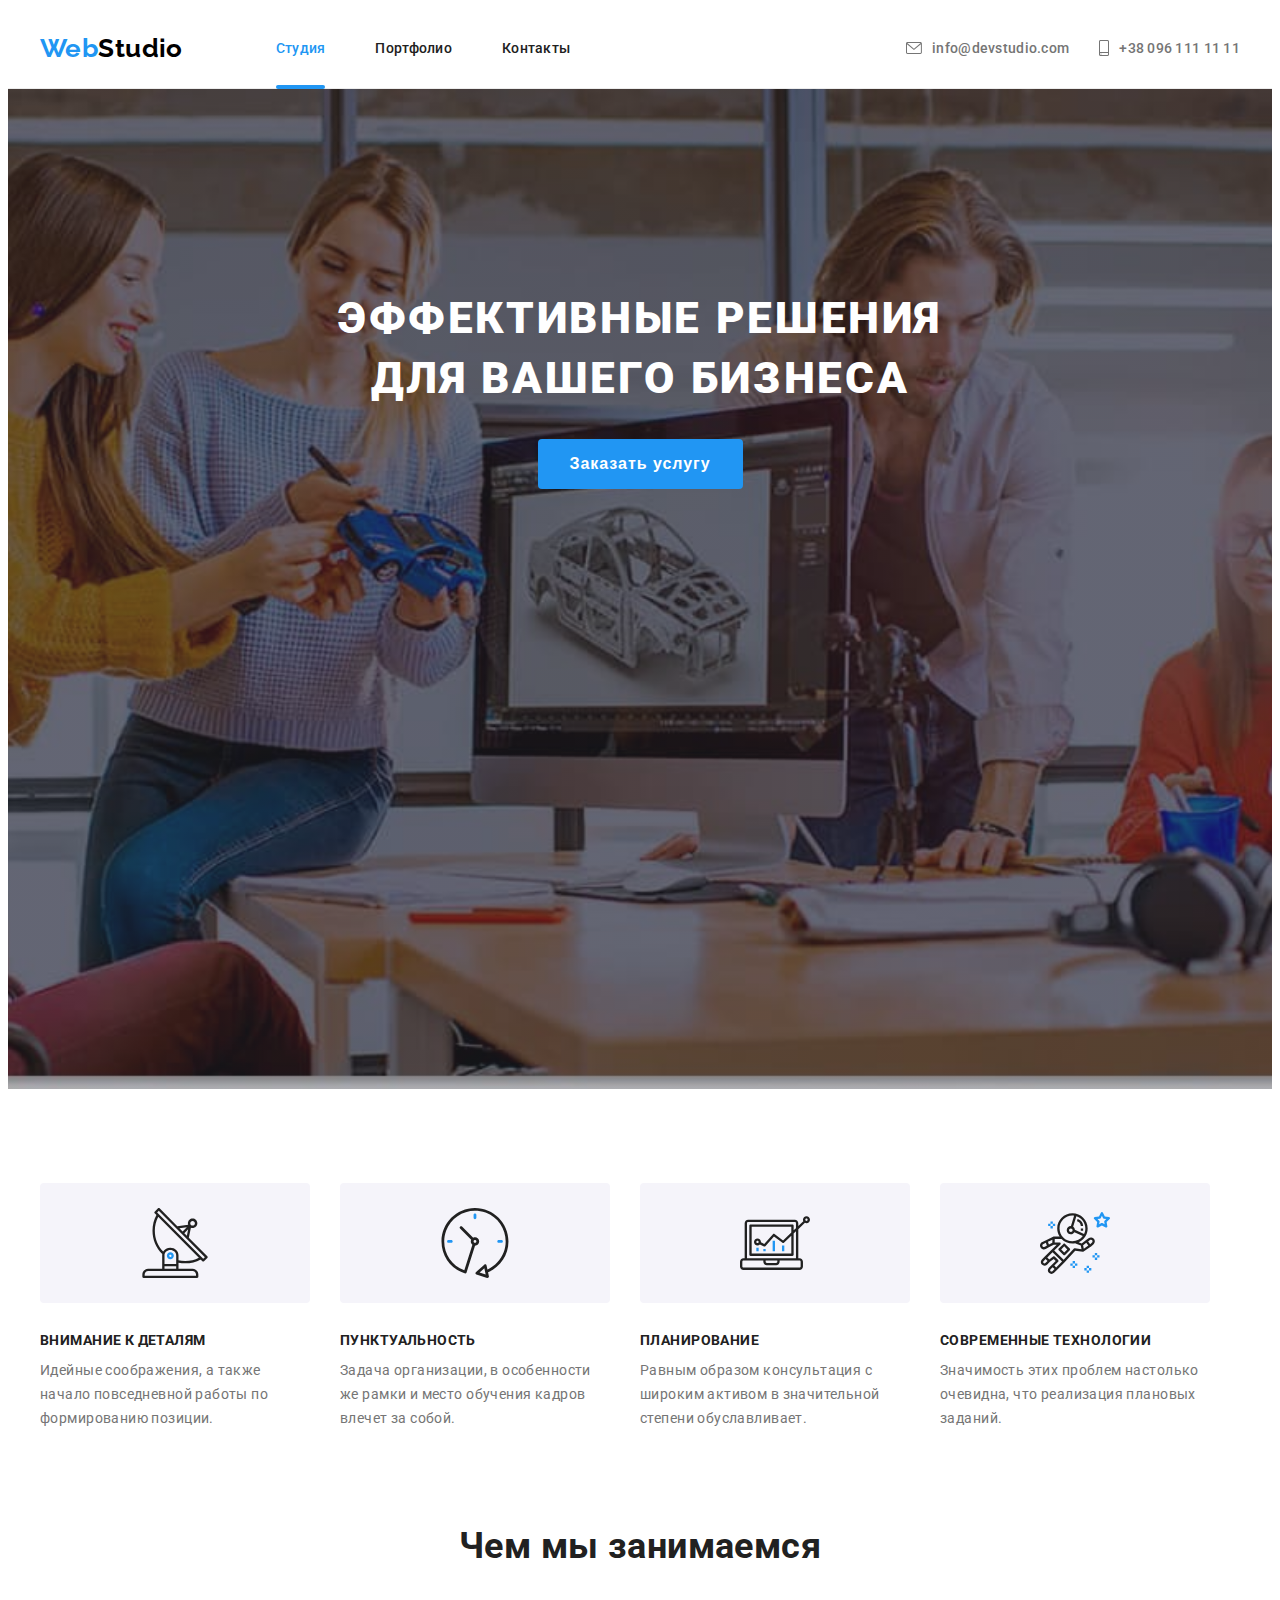
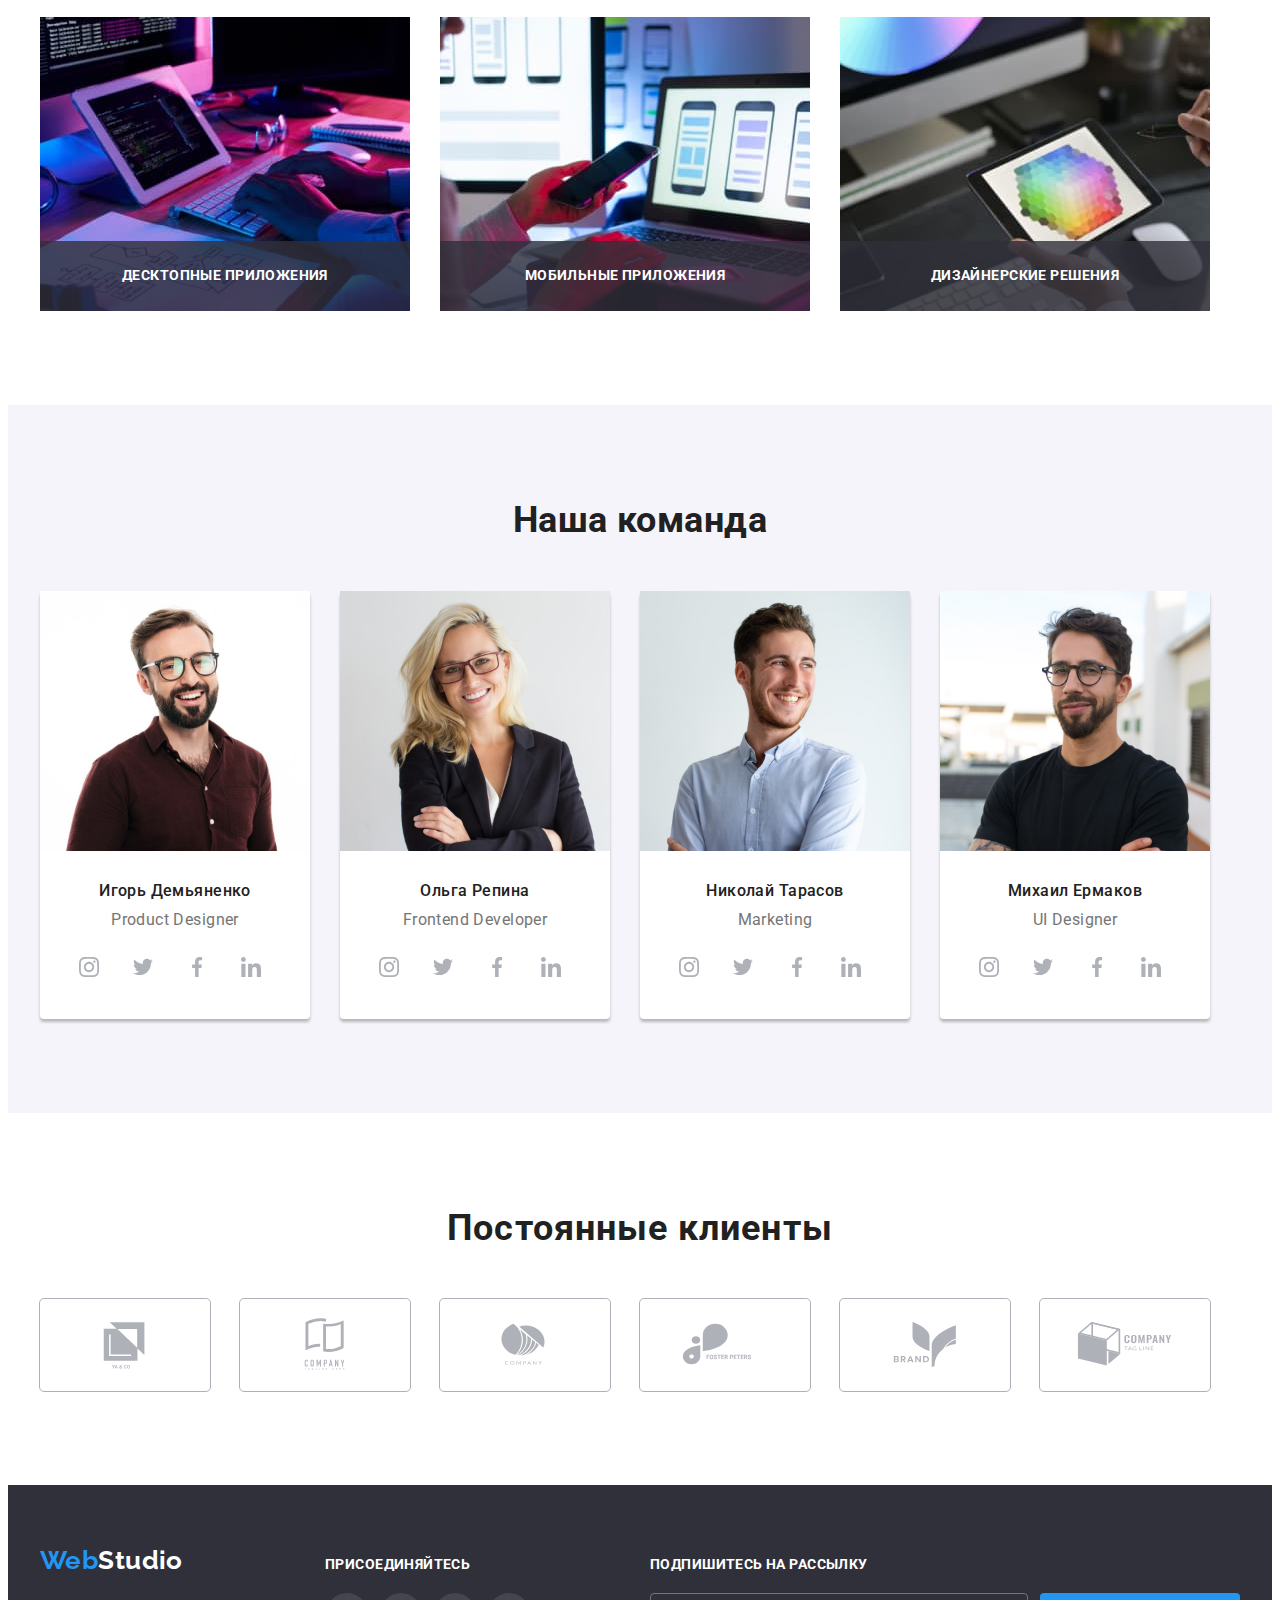
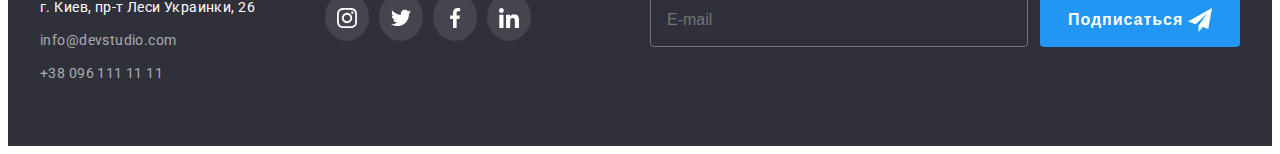
==== commit 84366eb3: "footer+valid=corrected" ====
--- a/index.html
+++ b/index.html
@@ -416,20 +416,21 @@
         </div>
         <div class="footer-form-cont">
           <p class="footer-social-text">Подпишитесь на рассылку</p>
-          <form action="" class="footer-form">
+          <form class="footer-form">
             <input
               type="email"
               name="footer-email"
               id="footer-email"
               placeholder="E-mail"
               class="footer-input"
-              valid
             />
+            <button type="submit" class="btn footer-btn">
+              Подписаться
+              <svg class="footer-send-icon" width="24" height="24">
+                <use href="./images/symbol-defs.svg#icon-send"></use>
+              </svg>
+            </button>
           </form>
-          <button type="submit" class="btn footer-btn">Подписаться 
-          <svg class="footer-send-icon" width="24" height="24">
-            <use href="./images/symbol-defs.svg#icon-send"></use></button>
-          </svg>
         </div>
       </div>
     </footer>
@@ -489,7 +490,8 @@
               id="privacy"
             />
             <label for="privacy" class="check-text"
-              >Соглашаюсь с рассылкой и принимаю <a href="" class="modal-terms">Условия договора</a></label
+              >Соглашаюсь с рассылкой и принимаю
+              <a href="" class="modal-terms">Условия договора</a></label
             >
           </div>
         </form>
--- a/styles/styles.css
+++ b/styles/styles.css
@@ -493,7 +493,6 @@
 
 .footer-social-box {
   margin-left: 70px;
-  margin-right: 93px;
 }
 
 .location {
@@ -547,7 +546,11 @@
 }
 
 .footer-form-cont {
-  position: relative;
+  margin-left: auto;
+}
+
+.footer-form {
+  display: flex;
 }
 
 .footer-input {
@@ -574,20 +577,16 @@
   border: none;
   border-radius: 4px;
   transition: background-color 250ms var(--timing-function);
-  position: absolute;
-  left: 370px;
-  top: 42%;
   display: flex;
   justify-content: space-between;
   align-items: center;
+  margin-left: 12px;
 }
 
 .footer-btn:hover,
 .footer-btn:focus {
   background-color: #188ce8;
 }
-
-
 
 /* --------------------------------portfolio------------------------------- */
 
@@ -725,7 +724,7 @@
 .close-btn {
   width: 30px;
   height: 30px;
-  border: 1px solid #999999;
+  border: 1px solid #e6e6e6;
   border-radius: 50%;
   background-color: transparent;
   position: absolute;
@@ -735,15 +734,14 @@
   align-items: center;
   justify-content: center;
   padding: 0;
-  transition: transform 250ms;
-  transition-timing-function: cubic-bezier(0.4, 0, 0.2, 1);
+  transition: box-shadow 250ms var(--timing-function);
 }
 
 .close-btn:hover,
 .close-btn:focus {
   fill: var(--accent-color);
-  /* box-shadow: 0px 3px 1px rgba(0, 0, 0, 0.1), 0px 1px 2px rgba(0, 0, 0, 0.08),
-    0px 2px 2px rgba(0, 0, 0, 0.12); */
+  box-shadow: 0px 3px 1px rgba(0, 0, 0, 0.1), 0px 1px 2px rgba(0, 0, 0, 0.08),
+    0px 2px 2px rgba(0, 0, 0, 0.12);
 }
 
 .is-hidden {
@@ -790,6 +788,7 @@
   color: var(--main-text-color-);
   font-size: 16px;
   line-height: 1.25;
+  transition: border 250ms var(--timing-function);
 }
 
 .modal-input:focus {
@@ -817,6 +816,7 @@
   border-radius: 4px;
   resize: none;
   padding: 12px 16px;
+  transition: border 250ms var(--timing-function);
 }
 
 .modal-comment:focus {
@@ -850,6 +850,7 @@
   background-image: url(../images/check-mark.svg);
   background-repeat: no-repeat;
   background-position: center;
+  transition: 250ms var(--timing-function);
 }
 
 .check-text::before {
@@ -882,6 +883,7 @@
   width: 200px;
   margin-left: 50%;
   transform: translate(-50%);
+  transition: background-color 250ms var(--timing-function), box-shadow 250ms var(--timing-function);
 }
 
 .modal-btn:hover,
